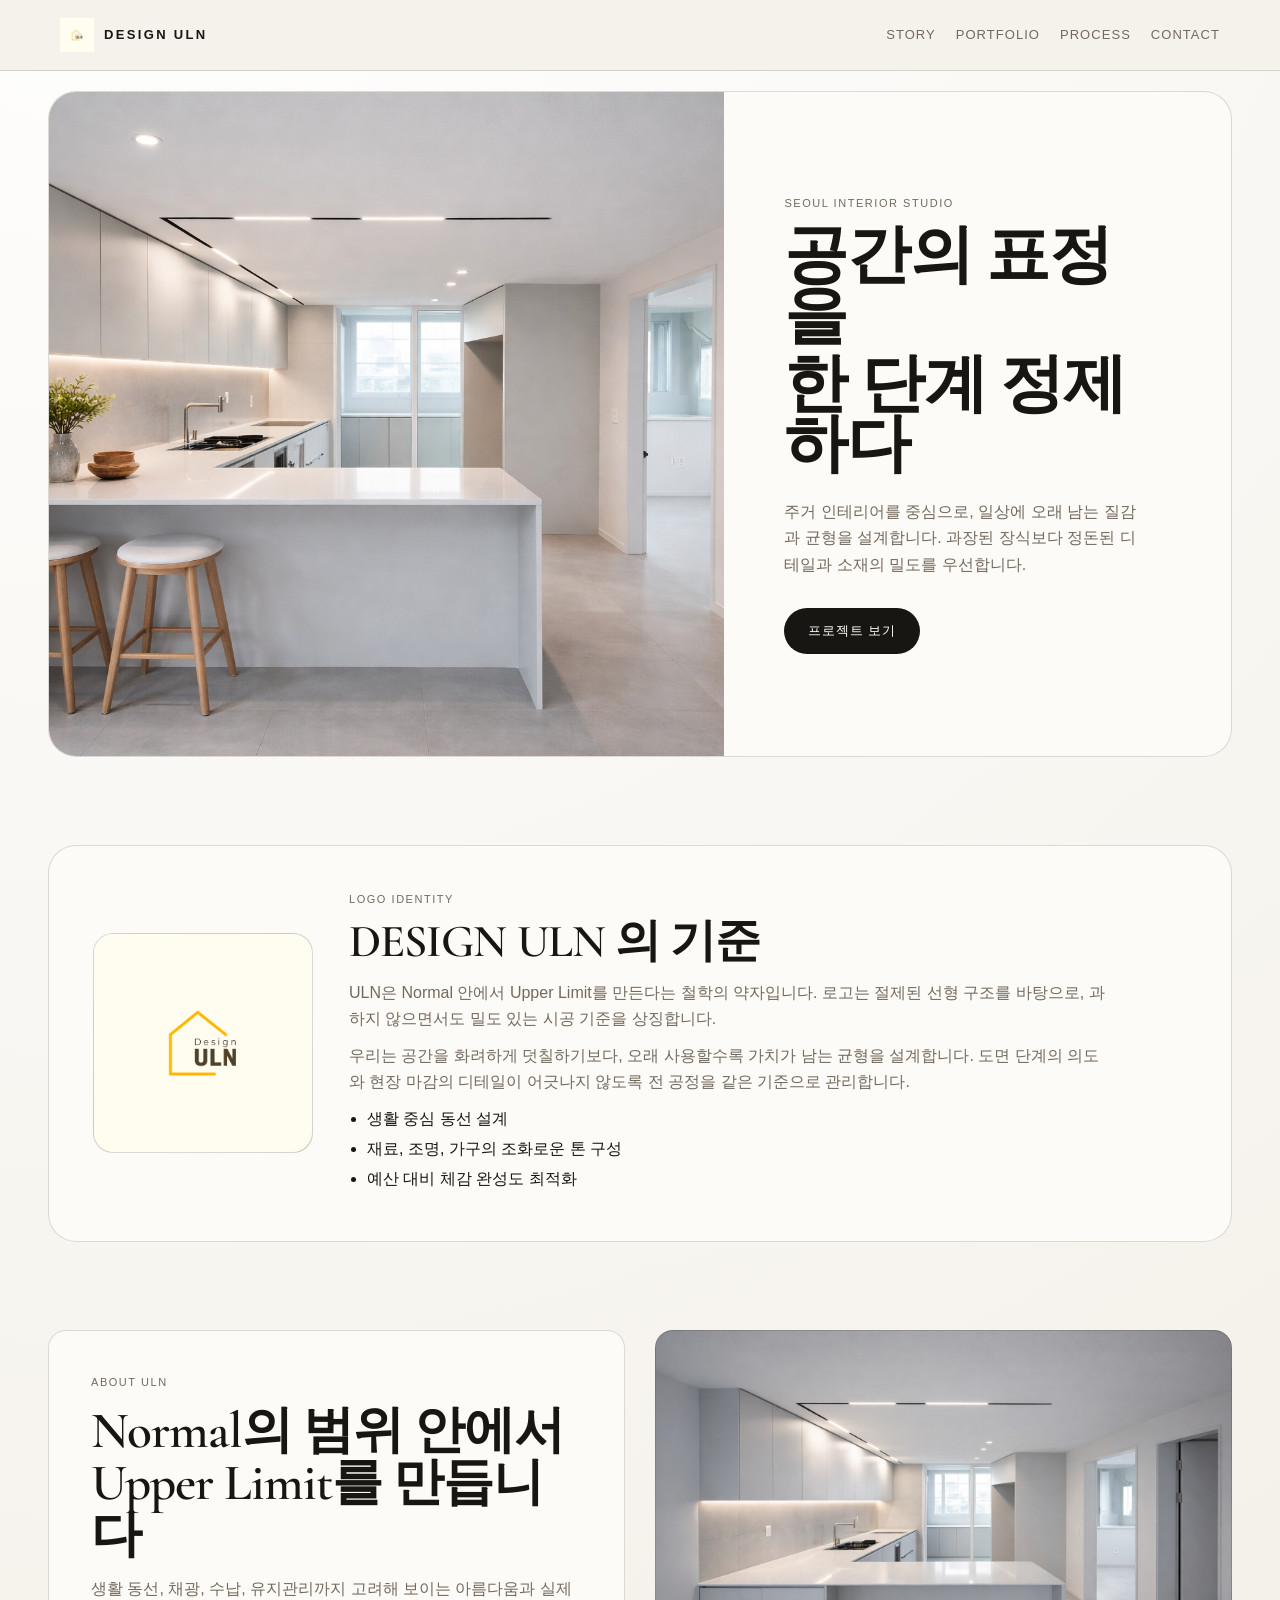
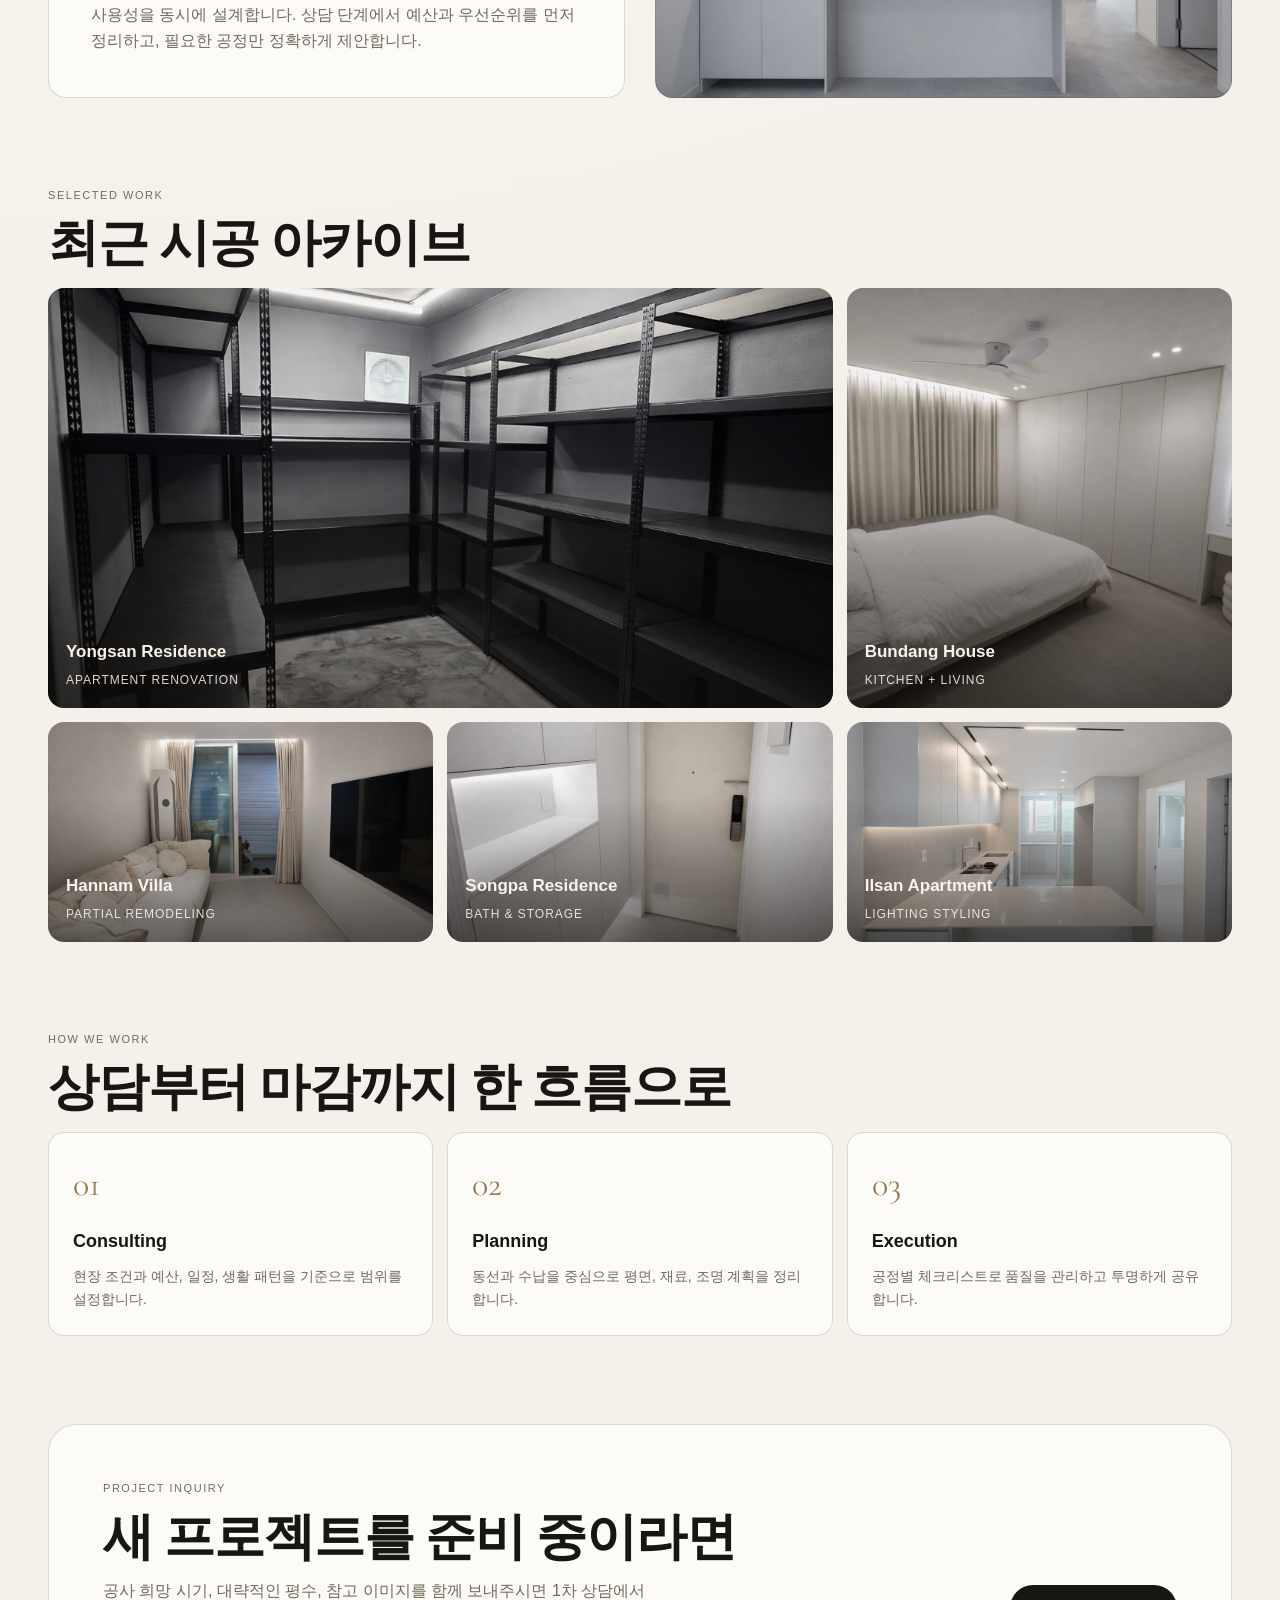
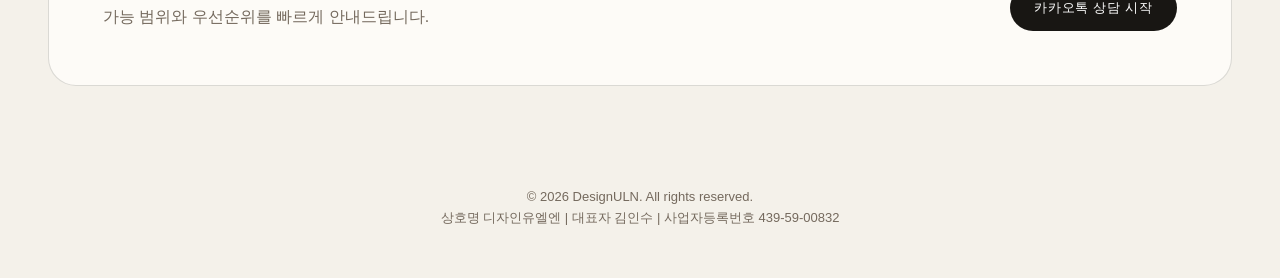
==== index1.html @ a52c41fc "시안2 작업중" ====
﻿<!DOCTYPE html>
<html lang="ko">
<head>
  <meta charset="UTF-8" />
  <meta name="viewport" content="width=device-width, initial-scale=1.0" />
  <title>DesignULN | Signature Space</title>
  <link rel="icon" href="resource/img/favicon-uln.png" type="image/png" />
  <link rel="preconnect" href="https://fonts.googleapis.com" />
  <link rel="preconnect" href="https://fonts.gstatic.com" crossorigin />
  <link href="https://fonts.googleapis.com/css2?family=Cormorant+Garamond:wght@500;600;700&family=Pretendard:wght@400;500;600;700&display=swap" rel="stylesheet" />
  <link rel="stylesheet" href="resource/css/custom1.css" />
</head>
<body>
  <header class="topbar">
    <a class="brand" href="#home">
      <img src="resource/img/logo.png" alt="DesignULN 로고" class="brand-logo" />
      <span>DESIGN ULN</span>
    </a>
    <nav class="menu">
      <a href="#story">Story</a>
      <a href="#portfolio">Portfolio</a>
      <a href="#process">Process</a>
      <a href="#contact">Contact</a>
    </nav>
  </header>

  <main>
    <section id="home" class="hero">
      <div class="hero-media" style="background-image: url('resource/img/main1.png');"></div>
      <div class="hero-panel">
        <p class="kicker">Seoul Interior Studio</p>
        <h1>공간의 표정을
          <span>한 단계 정제하다</span>
        </h1>
        <p class="hero-copy">
          주거 인테리어를 중심으로, 일상에 오래 남는 질감과 균형을 설계합니다.
          과장된 장식보다 정돈된 디테일과 소재의 밀도를 우선합니다.
        </p>
        <a class="cta" href="#portfolio">프로젝트 보기</a>
      </div>
    </section>

    <section class="logo-area" aria-label="브랜드 아이덴티티">
      <div class="logo-area-mark">
        <img src="resource/img/logo.png" alt="DesignULN 심볼" />
      </div>
      <div class="logo-area-copy">
        <p class="kicker">Logo Identity</p>
        <h2>DESIGN ULN 의 기준</h2>
        <p>
          ULN은 Normal 안에서 Upper Limit를 만든다는 철학의 약자입니다.
          로고는 절제된 선형 구조를 바탕으로, 과하지 않으면서도 밀도 있는 시공 기준을 상징합니다.
        </p>
        <p>
          우리는 공간을 화려하게 덧칠하기보다, 오래 사용할수록 가치가 남는 균형을 설계합니다.
          도면 단계의 의도와 현장 마감의 디테일이 어긋나지 않도록 전 공정을 같은 기준으로 관리합니다.
        </p>
        <ul>
          <li>생활 중심 동선 설계</li>
          <li>재료, 조명, 가구의 조화로운 톤 구성</li>
          <li>예산 대비 체감 완성도 최적화</li>
        </ul>
      </div>
    </section>

    <section id="story" class="story">
      <div class="story-text">
        <p class="kicker">About ULN</p>
        <h2>Normal의 범위 안에서<br>
          Upper Limit를 만듭니다</h2>
        <p>
          생활 동선, 채광, 수납, 유지관리까지 고려해 보이는 아름다움과 실제 사용성을 동시에 설계합니다.
          상담 단계에서 예산과 우선순위를 먼저 정리하고, 필요한 공정만 정확하게 제안합니다.
        </p>
      </div>
      <div class="story-image" style="background-image: url('resource/img/main2.png');"></div>
    </section>

    <section id="portfolio" class="portfolio">
      <div class="section-head">
        <p class="kicker">Selected Work</p>
        <h2>최근 시공 아카이브</h2>
      </div>
      <div class="portfolio-grid">
        <article class="project-card large" style="background-image: url('resource/img/nimg26.png');">
          <div class="project-meta">
            <strong>Yongsan Residence</strong>
            <span>Apartment Renovation</span>
          </div>
        </article>
        <article class="project-card" style="background-image: url('resource/img/nimg22.png');">
          <div class="project-meta">
            <strong>Bundang House</strong>
            <span>Kitchen + Living</span>
          </div>
        </article>
        <article class="project-card" style="background-image: url('resource/img/nimg20.png');">
          <div class="project-meta">
            <strong>Hannam Villa</strong>
            <span>Partial Remodeling</span>
          </div>
        </article>
        <article class="project-card" style="background-image: url('resource/img/nimg18.png');">
          <div class="project-meta">
            <strong>Songpa Residence</strong>
            <span>Bath & Storage</span>
          </div>
        </article>
        <article class="project-card" style="background-image: url('resource/img/nimg14.png');">
          <div class="project-meta">
            <strong>Ilsan Apartment</strong>
            <span>Lighting Styling</span>
          </div>
        </article>
      </div>
    </section>

    <section id="process" class="process">
      <div class="section-head">
        <p class="kicker">How We Work</p>
        <h2>상담부터 마감까지 한 흐름으로</h2>
      </div>
      <div class="steps">
        <article>
          <span>01</span>
          <h3>Consulting</h3>
          <p>현장 조건과 예산, 일정, 생활 패턴을 기준으로 범위를 설정합니다.</p>
        </article>
        <article>
          <span>02</span>
          <h3>Planning</h3>
          <p>동선과 수납을 중심으로 평면, 재료, 조명 계획을 정리합니다.</p>
        </article>
        <article>
          <span>03</span>
          <h3>Execution</h3>
          <p>공정별 체크리스트로 품질을 관리하고 투명하게 공유합니다.</p>
        </article>
      </div>
    </section>

    <section id="contact" class="contact">
      <div class="contact-panel">
        <p class="kicker">Project Inquiry</p>
        <h2>새 프로젝트를 준비 중이라면</h2>
        <p>
          공사 희망 시기, 대략적인 평수, 참고 이미지를 함께 보내주시면
          1차 상담에서 가능 범위와 우선순위를 빠르게 안내드립니다.
        </p>
      </div>
      <a class="cta contact-cta" href="http://pf.kakao.com/_Mexoxgn/chat" target="_blank" rel="noopener noreferrer">카카오톡 상담 시작</a>
    </section>
  </main>

  <footer class="footer">
    <p>© 2026 DesignULN. All rights reserved.</p>
    <p>상호명 디자인유엘엔 | 대표자 김인수 | 사업자등록번호 439-59-00832</p>
  </footer>
</body>
</html>
---- resource/css/custom1.css ----
﻿@charset "UTF-8";

* {
  box-sizing: border-box;
  margin: 0;
  padding: 0;
}

:root {
  --bg: #f4f1ea;
  --surface: #fdfbf7;
  --ink: #181613;
  --muted: #74695d;
  --line: rgba(24, 22, 19, 0.15);
  --accent: #9b7b56;
  --radius-xl: 28px;
  --radius-lg: 18px;
}

html {
  scroll-behavior: smooth;
}

body {
  font-family: "Pretendard", "Noto Sans KR", sans-serif;
  color: var(--ink);
  background: radial-gradient(circle at 12% -8%, #fff 0%, var(--bg) 55%);
  line-height: 1.65;
}

.topbar {
  position: sticky;
  top: 0;
  z-index: 30;
  display: flex;
  justify-content: space-between;
  align-items: center;
  padding: 18px clamp(18px, 5vw, 60px);
  background: rgba(244, 241, 234, 0.88);
  border-bottom: 1px solid var(--line);
  backdrop-filter: blur(10px);
}

.brand {
  display: inline-flex;
  align-items: center;
  gap: 10px;
  color: var(--ink);
  text-decoration: none;
  letter-spacing: 0.18em;
  font-size: 13px;
  font-weight: 700;
}

.brand-logo {
  width: 34px;
  height: 34px;
  object-fit: contain;
}

.menu {
  display: flex;
  gap: 20px;
}

.menu a {
  text-decoration: none;
  color: var(--muted);
  font-size: 13px;
  letter-spacing: 0.08em;
  text-transform: uppercase;
}

.menu a:hover {
  color: var(--ink);
}

main {
  padding: 20px clamp(14px, 4vw, 48px) 64px;
}

.hero {
  min-height: 74vh;
  display: grid;
  grid-template-columns: 1.2fr 0.9fr;
  background: var(--surface);
  border-radius: var(--radius-xl);
  overflow: hidden;
  border: 1px solid var(--line);
}

.hero-media {
  background-size: cover;
  background-position: center;
  min-height: 420px;
}

.hero-panel {
  padding: clamp(30px, 5vw, 60px);
  display: flex;
  flex-direction: column;
  justify-content: center;
}

.logo-chip {
  display: inline-flex;
  align-items: center;
  gap: 10px;
  padding: 8px 12px;
  border: 1px solid var(--line);
  border-radius: 999px;
  margin-bottom: 12px;
  background: rgba(255, 255, 255, 0.65);
  width: fit-content;
}

.logo-chip img {
  width: 30px;
  height: 30px;
  object-fit: contain;
}

.logo-chip strong {
  display: block;
  font-size: 11px;
  letter-spacing: 0.12em;
  text-transform: uppercase;
  line-height: 1.1;
}

.logo-chip span {
  display: block;
  font-size: 10px;
  color: var(--muted);
  letter-spacing: 0.04em;
  text-transform: uppercase;
  line-height: 1.2;
}

.logo-chip p {
  margin-top: 4px;
  font-size: 11px;
  color: var(--muted);
  line-height: 1.4;
}

.kicker {
  letter-spacing: 0.14em;
  text-transform: uppercase;
  color: var(--muted);
  font-size: 11px;
  margin-bottom: 14px;
}

h1,
h2 {
  font-family: "Cormorant Garamond", serif;
  font-weight: 600;
  letter-spacing: -0.02em;
}

.hero-panel h1 {
  font-size: clamp(42px, 5vw, 70px);
  line-height: 0.94;
  margin-bottom: 24px;
}

.hero-panel h1 span {
  display: block;
  margin-top: 8px;
}

.hero-copy {
  max-width: 360px;
  color: var(--muted);
  margin-bottom: 30px;
}

.cta {
  display: inline-block;
  width: fit-content;
  text-decoration: none;
  color: #fff;
  background: var(--ink);
  border-radius: 999px;
  padding: 12px 24px;
  font-size: 13px;
  letter-spacing: 0.06em;
  text-transform: uppercase;
}

.cta:hover {
  background: var(--accent);
}

.logo-area,
.story,
.portfolio,
.process,
.contact {
  margin-top: clamp(46px, 7vw, 88px);
}

.logo-area {
  background: var(--surface);
  border: 1px solid var(--line);
  border-radius: var(--radius-xl);
  padding: clamp(20px, 4vw, 44px);
  display: grid;
  grid-template-columns: 220px 1fr;
  gap: clamp(18px, 3vw, 36px);
  align-items: center;
}

.logo-area-mark {
  background: linear-gradient(145deg, #fff, #efe8db);
  border: 1px solid var(--line);
  border-radius: 20px;
  min-height: 220px;
  display: flex;
  align-items: center;
  justify-content: center;
}

.logo-area-mark img {
  width: 100%;
  height: 100%;
  object-fit: cover;
  border-radius: 20px;
}

.logo-area-copy h2 {
  font-size: clamp(30px, 3.8vw, 46px);
  line-height: 1.04;
  margin-bottom: 14px;
}

.logo-area-copy p {
  color: var(--muted);
  margin-bottom: 10px;
  max-width: 760px;
}

.logo-area-copy ul {
  margin-top: 8px;
  padding-left: 18px;
  color: var(--ink);
}

.logo-area-copy li {
  margin-bottom: 4px;
}

.story {
  display: grid;
  grid-template-columns: 1fr 1fr;
  gap: clamp(18px, 3vw, 30px);
  align-items: stretch;
}

.story-text,
.story-image {
  border-radius: var(--radius-lg);
  border: 1px solid var(--line);
  background: var(--surface);
}

.story-text {
  padding: clamp(24px, 4vw, 42px);
}

.story-text h2,
.section-head h2,
.contact h2 {
  font-size: clamp(34px, 4vw, 52px);
  line-height: 1.02;
  margin-bottom: 14px;
}

.story-text p {
  color: var(--muted);
  max-width: 500px;
}

.story-image {
  min-height: 360px;
  background-size: cover;
  background-position: center;
}

.section-head {
  margin-bottom: 18px;
}

.portfolio-grid {
  display: grid;
  grid-template-columns: repeat(12, 1fr);
  gap: 14px;
}

.project-card {
  border-radius: 16px;
  min-height: 220px;
  background-size: cover;
  background-position: center;
  position: relative;
  overflow: hidden;
  grid-column: span 4;
}

.project-card.large {
  grid-column: span 8;
  min-height: 420px;
}

.project-card::before {
  content: "";
  position: absolute;
  inset: 0;
  background: linear-gradient(180deg, rgba(18, 15, 12, 0.04) 34%, rgba(18, 15, 12, 0.62) 100%);
}

.project-meta {
  position: absolute;
  left: 18px;
  right: 18px;
  bottom: 16px;
  color: #f8f3eb;
  z-index: 1;
}

.project-meta strong {
  display: block;
  font-size: 17px;
}

.project-meta span {
  font-size: 12px;
  opacity: 0.88;
  letter-spacing: 0.08em;
  text-transform: uppercase;
}

.steps {
  display: grid;
  grid-template-columns: repeat(3, 1fr);
  gap: 14px;
}

.steps article {
  background: var(--surface);
  border: 1px solid var(--line);
  border-radius: 16px;
  padding: 24px;
}

.steps span {
  display: inline-block;
  margin-bottom: 14px;
  font-family: "Cormorant Garamond", serif;
  font-size: 34px;
  color: var(--accent);
}

.steps h3 {
  margin-bottom: 8px;
  font-size: 18px;
}

.steps p {
  color: var(--muted);
  font-size: 14px;
}

.contact {
  background: var(--surface);
  border: 1px solid var(--line);
  border-radius: var(--radius-xl);
  padding: clamp(26px, 5vw, 54px);
  display: flex;
  align-items: end;
  justify-content: space-between;
  gap: 18px;
}

.contact p {
  color: var(--muted);
  max-width: 560px;
}

.contact-cta {
  flex-shrink: 0;
}

.footer {
  padding: 36px 18px 50px;
  text-align: center;
  color: var(--muted);
  font-size: 13px;
}

@media (max-width: 980px) {
  .hero {
    grid-template-columns: 1fr;
  }

  .logo-area {
    grid-template-columns: 1fr;
  }

  .logo-area-mark {
    min-height: 180px;
  }

  .story {
    grid-template-columns: 1fr;
  }

  .portfolio-grid {
    grid-template-columns: 1fr 1fr;
  }

  .project-card,
  .project-card.large {
    grid-column: auto;
    min-height: 260px;
  }

  .steps {
    grid-template-columns: 1fr;
  }

  .contact {
    flex-direction: column;
    align-items: flex-start;
  }
}

@media (max-width: 640px) {
  .topbar {
    flex-direction: column;
    gap: 10px;
  }

  .menu {
    gap: 12px;
    flex-wrap: wrap;
    justify-content: center;
  }

  .logo-area {
    padding: 18px;
  }

  .portfolio-grid {
    grid-template-columns: 1fr;
  }

  .project-card,
  .project-card.large {
    min-height: 230px;
  }
}
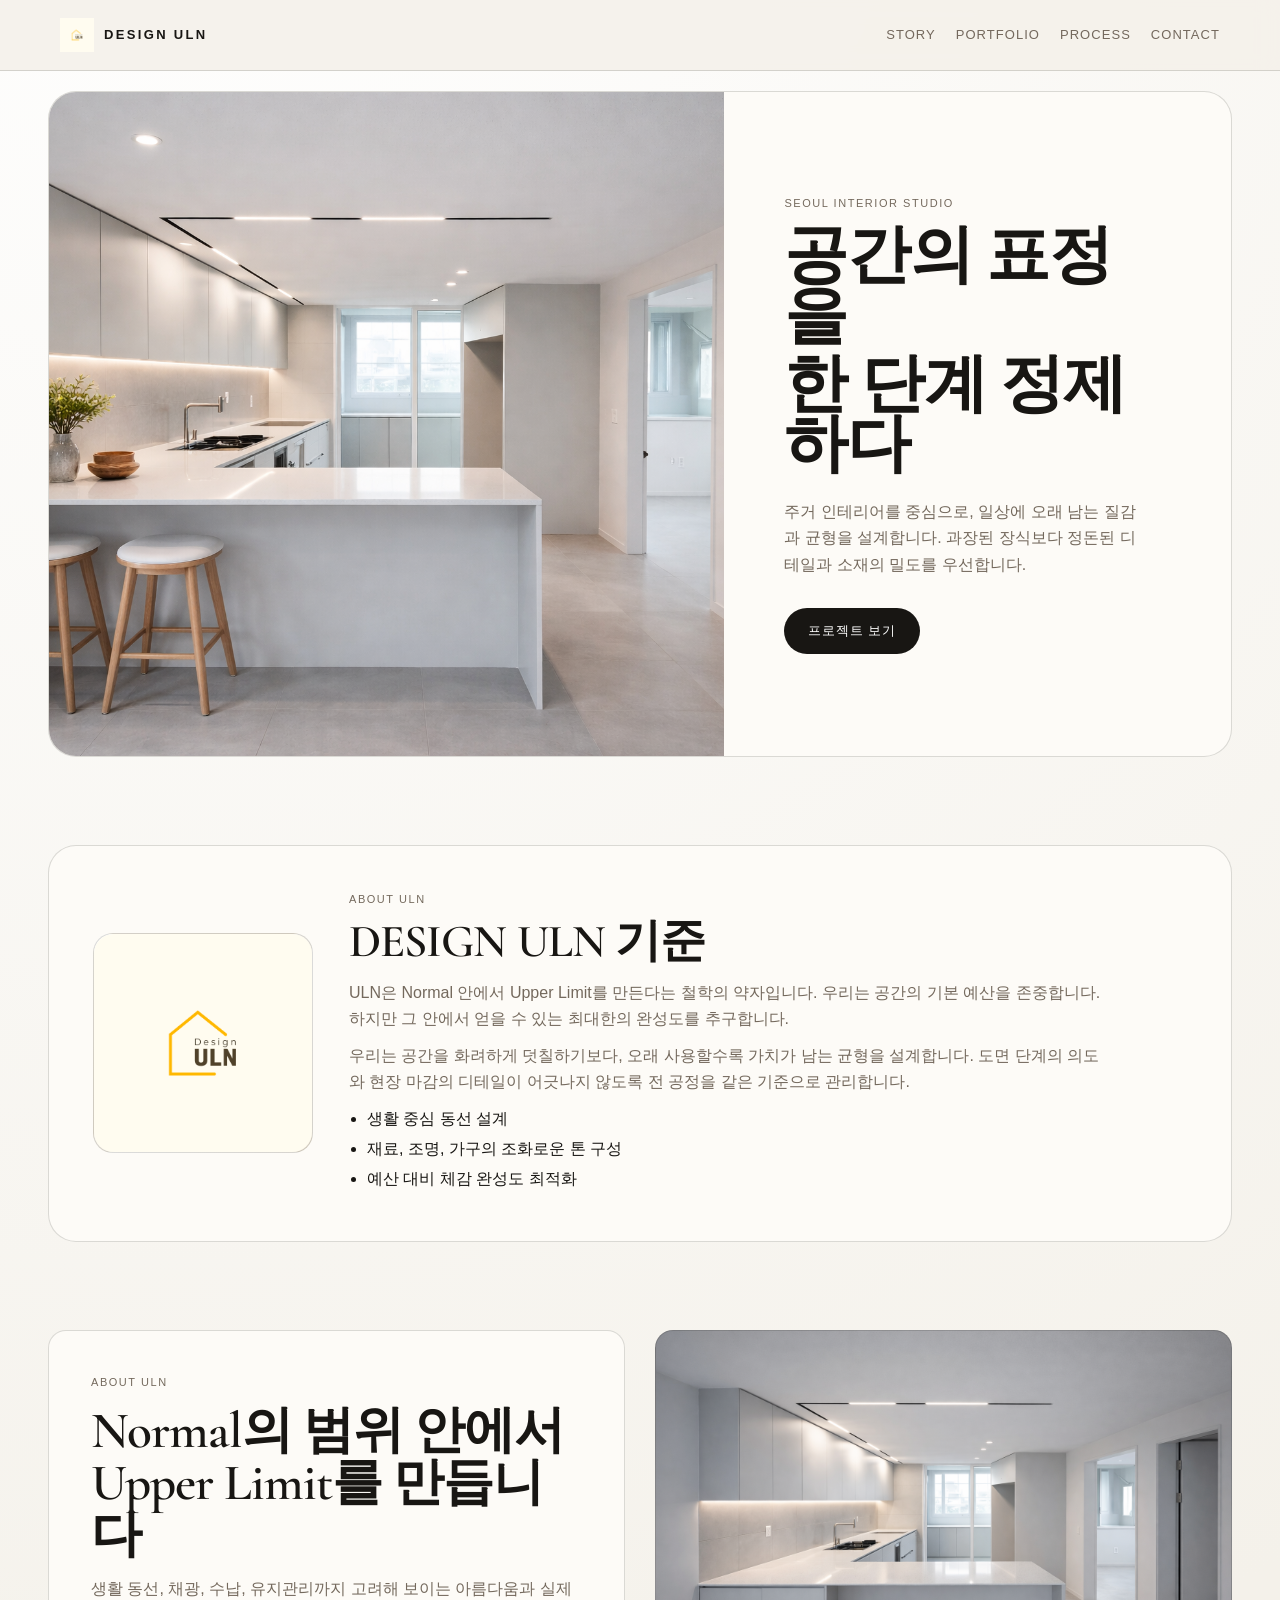
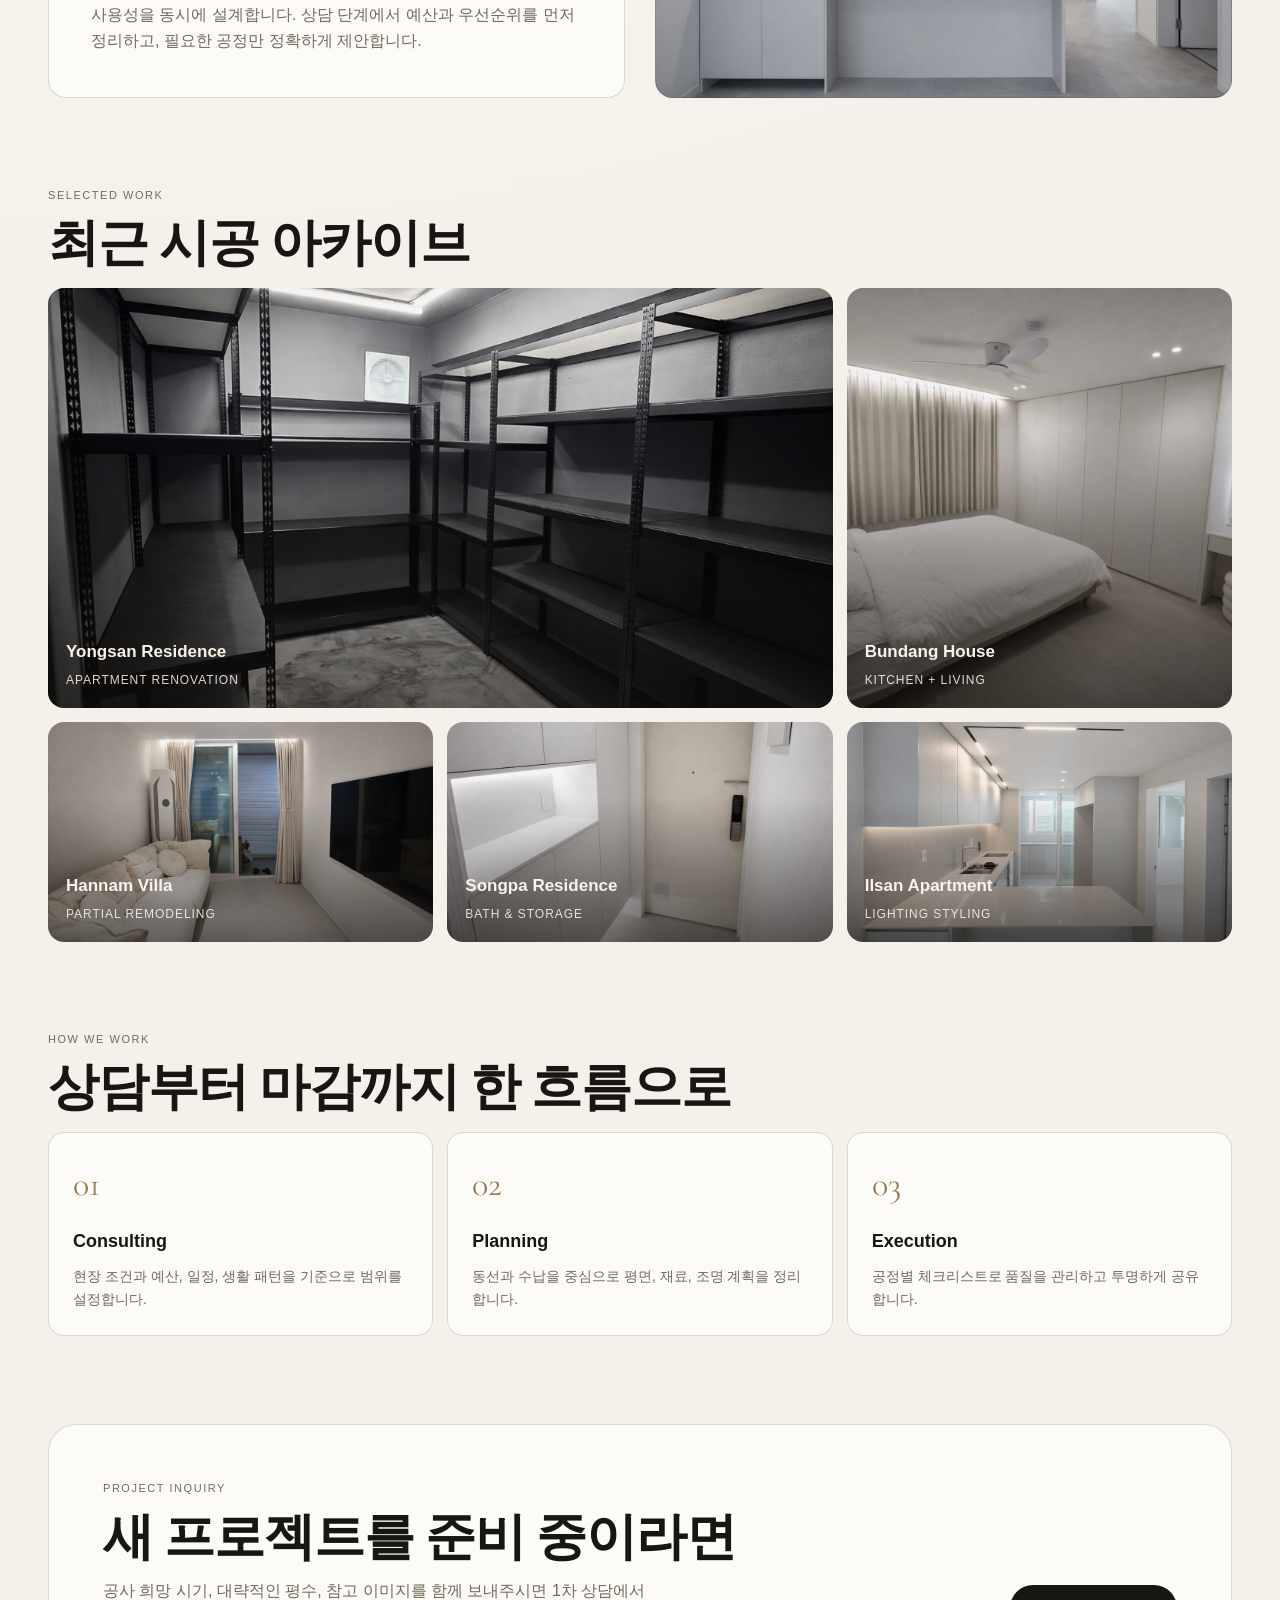
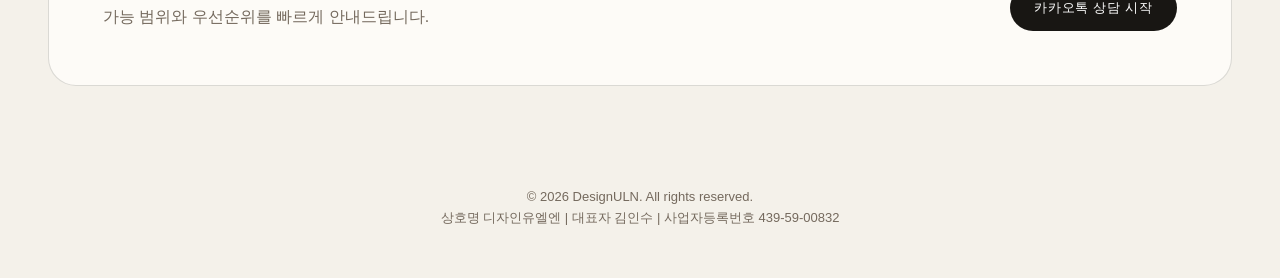
==== commit 92f750e2: "워딩변경" ====
--- a/index1.html
+++ b/index1.html
@@ -45,11 +45,11 @@
         <img src="resource/img/logo.png" alt="DesignULN 심볼" />
       </div>
       <div class="logo-area-copy">
-        <p class="kicker">Logo Identity</p>
-        <h2>DESIGN ULN 의 기준</h2>
+        <p class="kicker">About ULN</p>
+        <h2>DESIGN ULN 기준</h2>
         <p>
           ULN은 Normal 안에서 Upper Limit를 만든다는 철학의 약자입니다.
-          로고는 절제된 선형 구조를 바탕으로, 과하지 않으면서도 밀도 있는 시공 기준을 상징합니다.
+          우리는 공간의 기본 예산을 존중합니다. 하지만 그 안에서 얻을 수 있는 최대한의 완성도를 추구합니다.
         </p>
         <p>
           우리는 공간을 화려하게 덧칠하기보다, 오래 사용할수록 가치가 남는 균형을 설계합니다.
